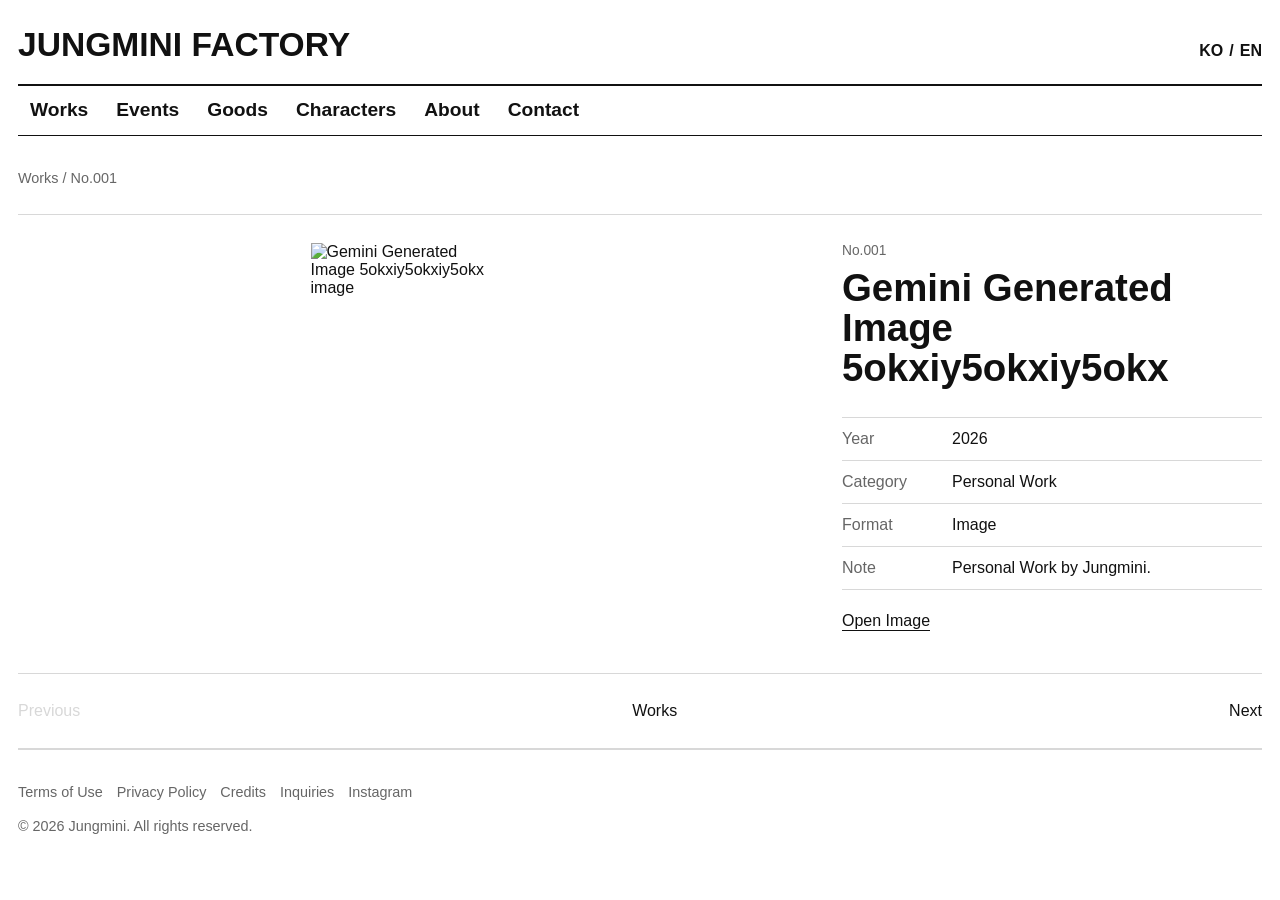
==== work.html @ 8d0827c5 "Prioritize personal works in gallery" ====
<!DOCTYPE html>
<html lang="ko">
  <head>
    <meta charset="UTF-8" />
    <meta name="viewport" content="width=device-width, initial-scale=1.0" />
    <title>Work | JUNGMINI FACTORY</title>
    <meta name="description" content="Jungmini work detail" />
    <link rel="stylesheet" href="./styles.css" />
  </head>
  <body>
    <div class="page-shell">
      <header class="detail-header">
        <div class="home-top">
          <a class="site-title" href="./index.html">JUNGMINI FACTORY</a>
          <nav class="language-nav" aria-label="Language">
            <a href="#ko">KO</a>
            <span>/</span>
            <a href="#en">EN</a>
          </nav>
        </div>

        <nav class="detail-nav" aria-label="Main navigation">
          <a href="./index.html#catalogue">Works</a>
          <a href="./index.html#events">Events</a>
          <a href="./index.html#goods">Goods</a>
          <a href="./index.html#characters">Characters</a>
          <a href="./index.html#about">About</a>
          <a href="./index.html#contact">Contact</a>
        </nav>
      </header>

      <main class="work-detail" id="work-detail">
        <p class="breadcrumb">
          <a href="./index.html#catalogue">Works</a> / <span id="detail-id"></span>
        </p>

        <section class="detail-layout">
          <figure class="detail-image-wrap">
            <img id="detail-image" src="" alt="" />
          </figure>

          <div class="detail-info">
            <p class="eyebrow" id="detail-number"></p>
            <h1 id="detail-title"></h1>
            <dl class="meta-list">
              <div>
                <dt>Year</dt>
                <dd id="detail-year"></dd>
              </div>
              <div>
                <dt>Category</dt>
                <dd id="detail-category"></dd>
              </div>
              <div>
                <dt>Format</dt>
                <dd id="detail-format"></dd>
              </div>
              <div>
                <dt>Note</dt>
                <dd id="detail-note"></dd>
              </div>
            </dl>

            <a class="pdf-link" id="detail-pdf" href="">Open PDF</a>
          </div>
        </section>

        <nav class="detail-pager" aria-label="Work navigation">
          <a id="prev-work" href="./index.html#catalogue">Previous</a>
          <a href="./index.html#catalogue">Works</a>
          <a id="next-work" href="./index.html#catalogue">Next</a>
        </nav>
      </main>

      <footer class="site-footer">
        <nav class="footer-links" aria-label="Footer navigation">
          <a href="#terms">Terms of Use</a>
          <a href="#privacy">Privacy Policy</a>
          <a href="#credits">Credits</a>
          <a href="mailto:hello@atelier-miro.com">Inquiries</a>
          <a href="https://instagram.com" target="_blank" rel="noreferrer">
            Instagram
          </a>
        </nav>
        <p>© 2026 Jungmini. All rights reserved.</p>
      </footer>
    </div>

    <script src="./works-data.js?v=20260611-personal-first-2"></script>
    <script src="./work.js?v=20260611-personal-first-2"></script>
  </body>
</html>
---- styles.css ----
:root {
  --bg: #ffffff;
  --text: #111111;
  --muted: #666666;
  --line: #d8d8d8;
}

* {
  box-sizing: border-box;
}

html {
  scroll-behavior: smooth;
}

body {
  margin: 0;
  background: var(--bg);
  color: var(--text);
  font-family: "Helvetica Neue", Helvetica, Arial, sans-serif;
  font-size: 16px;
}

a {
  color: inherit;
  text-decoration: none;
}

a:hover {
  color: var(--muted);
}

.page-shell {
  width: calc(100% - 36px);
  margin: 0 auto;
  padding: 28px 0 56px;
}

.home {
  display: grid;
  gap: 22px;
}

.home-top {
  display: flex;
  justify-content: space-between;
  align-items: baseline;
  gap: 24px;
}

.site-title {
  font-size: 2.1rem;
  font-weight: 700;
  line-height: 1;
}

.language-nav {
  display: flex;
  gap: 6px;
  font-size: 1rem;
  font-weight: 700;
}

.detail-header {
  display: grid;
  gap: 22px;
  padding-bottom: 34px;
}

.detail-nav,
.main-nav {
  display: flex;
  flex-wrap: wrap;
  gap: 28px;
  padding: 14px 12px 16px;
  border-top: 2px solid var(--text);
  border-bottom: 1px solid var(--text);
}

.main-nav a,
.detail-nav a {
  width: fit-content;
  font-size: 1.2rem;
  font-weight: 700;
  line-height: 1;
}

.section {
  padding: 28px 0;
  border-top: 1px solid var(--line);
}

.catalogue-section {
  padding: 54px 0 36px;
}

.section-heading {
  display: grid;
  grid-template-columns: 120px minmax(0, 1fr);
  gap: 20px;
  align-items: start;
}

.eyebrow,
.work-date,
.work-category {
  margin: 0;
  color: var(--muted);
  font-size: 0.86rem;
}

h2,
h3,
p {
  margin-top: 0;
}

h2 {
  margin-bottom: 0;
  font-size: 1.7rem;
  line-height: 1.16;
}

h3 {
  margin-bottom: 6px;
  font-size: 1.2rem;
  line-height: 1.2;
}

.body-copy {
  color: var(--muted);
  line-height: 1.7;
}

.body-copy {
  max-width: 58ch;
  margin: 18px 0 0 140px;
}

.works-grid {
  display: grid;
  grid-template-columns: repeat(7, minmax(0, 1fr));
  gap: 48px 72px;
  align-items: center;
}

.work-item {
  display: grid;
  place-items: center;
}

.work-item img {
  display: block;
  width: 115%;
  justify-self: center;
  aspect-ratio: 1;
  background: transparent;
  filter:
    drop-shadow(1.5px 0 0 #ffffff)
    drop-shadow(-1.5px 0 0 #ffffff)
    drop-shadow(0 1.5px 0 #ffffff)
    drop-shadow(0 -1.5px 0 #ffffff)
    drop-shadow(1.5px 2px 1px rgba(0, 0, 0, 0.2));
  object-fit: contain;
}

.work-item-personal-work img {
  filter: none;
}

.breadcrumb {
  margin: 0 0 28px;
  color: var(--muted);
  font-size: 0.9rem;
}

.detail-layout {
  display: grid;
  grid-template-columns: minmax(0, 1.3fr) minmax(260px, 0.7fr);
  gap: 44px;
  padding-top: 28px;
  border-top: 1px solid var(--line);
}

.detail-image-wrap {
  margin: 0;
}

.detail-image-wrap img {
  display: block;
  width: 25%;
  margin: 0 auto;
  background: transparent;
  filter:
    drop-shadow(2px 0 0 #ffffff)
    drop-shadow(-2px 0 0 #ffffff)
    drop-shadow(0 2px 0 #ffffff)
    drop-shadow(0 -2px 0 #ffffff)
    drop-shadow(2px 3px 2px rgba(0, 0, 0, 0.2));
  object-fit: contain;
}

.detail-image-wrap img.personal-work-image {
  filter: none;
}

.detail-info h1 {
  margin: 10px 0 28px;
  font-size: 2.4rem;
  line-height: 1.05;
}

.meta-list {
  margin: 0;
  border-top: 1px solid var(--line);
}

.meta-list div {
  display: grid;
  grid-template-columns: 92px 1fr;
  gap: 18px;
  padding: 12px 0;
  border-bottom: 1px solid var(--line);
}

.meta-list dt,
.meta-list dd {
  margin: 0;
}

.meta-list dt {
  color: var(--muted);
}

.pdf-link {
  display: inline-block;
  margin-top: 22px;
  border-bottom: 1px solid currentColor;
}

.detail-pager {
  display: flex;
  justify-content: space-between;
  gap: 18px;
  padding: 28px 0;
  border-top: 1px solid var(--line);
  border-bottom: 1px solid var(--line);
  margin-top: 42px;
}

.detail-pager [aria-disabled="true"] {
  color: var(--line);
  pointer-events: none;
}

.site-footer {
  padding-top: 34px;
  border-top: 1px solid var(--line);
  color: var(--muted);
  font-size: 0.9rem;
}

.footer-links {
  display: flex;
  flex-wrap: wrap;
  gap: 14px;
  margin-bottom: 18px;
}

.site-footer p {
  margin-bottom: 0;
}

.reveal {
  opacity: 0;
  transform: translateY(8px);
  transition:
    opacity 280ms ease,
    transform 280ms ease;
}

.reveal.is-visible {
  opacity: 1;
  transform: translateY(0);
}

@media (max-width: 760px) {
  .page-shell {
    width: min(100% - 24px, 100%);
    padding-top: 18px;
  }

  .home-top,
  .section-heading {
    grid-template-columns: 1fr;
  }

  .home-top {
    display: grid;
    gap: 12px;
  }

  .site-title {
    font-size: 1.7rem;
  }

  .main-nav,
  .detail-nav {
    gap: 16px;
    padding-left: 0;
    padding-right: 0;
  }

  .main-nav a,
  .detail-nav a {
    font-size: 1rem;
  }

  .section-heading {
    display: grid;
    gap: 8px;
  }

  .body-copy {
    margin-left: 0;
  }

  .works-grid {
    grid-template-columns: repeat(3, minmax(0, 1fr));
    gap: 28px 24px;
  }

  .detail-layout {
    grid-template-columns: 1fr;
    gap: 24px;
  }

  .detail-info h1 {
    font-size: 1.9rem;
  }

  .meta-list div {
    grid-template-columns: 1fr;
    gap: 4px;
  }

  .work-item,
  .work-item:nth-child(n) {
    grid-column: auto;
    transform: none;
  }
}
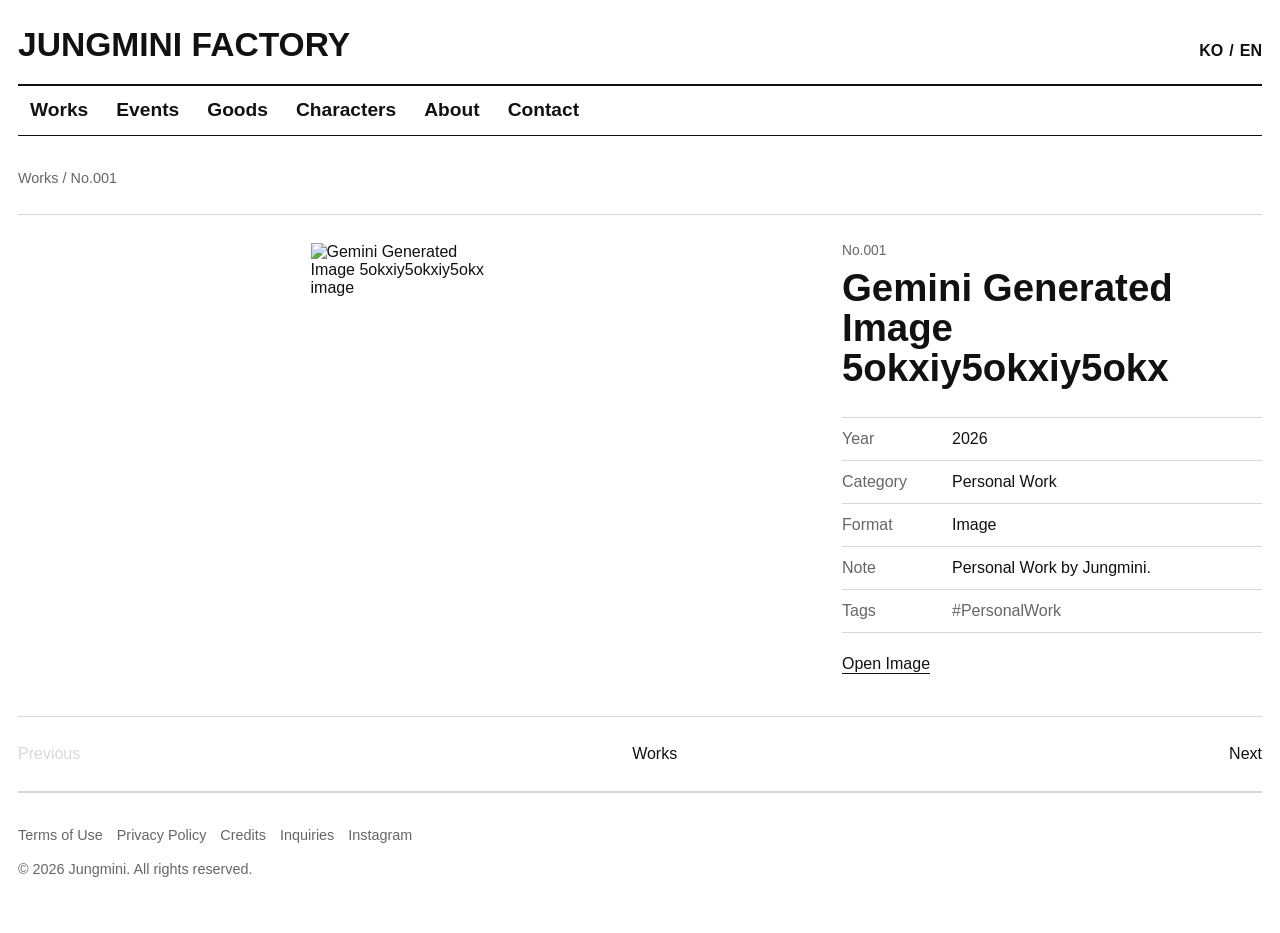
==== commit 3d548d9b: "Add AWS Summit sticker metadata" ====
--- a/work.html
+++ b/work.html
@@ -5,7 +5,7 @@
     <meta name="viewport" content="width=device-width, initial-scale=1.0" />
     <title>Work | JUNGMINI FACTORY</title>
     <meta name="description" content="Jungmini work detail" />
-    <link rel="stylesheet" href="./styles.css" />
+    <link rel="stylesheet" href="./styles.css?v=20260611-aws-tags" />
   </head>
   <body>
     <div class="page-shell">
@@ -59,6 +59,10 @@
                 <dt>Note</dt>
                 <dd id="detail-note"></dd>
               </div>
+              <div>
+                <dt>Tags</dt>
+                <dd id="detail-tags" class="tag-list"></dd>
+              </div>
             </dl>
 
             <a class="pdf-link" id="detail-pdf" href="">Open PDF</a>
@@ -86,7 +90,7 @@
       </footer>
     </div>
 
-    <script src="./works-data.js?v=20260611-personal-first-2"></script>
-    <script src="./work.js?v=20260611-personal-first-2"></script>
+    <script src="./works-data.js?v=20260611-aws-tags"></script>
+    <script src="./work.js?v=20260611-aws-tags"></script>
   </body>
 </html>
--- a/styles.css
+++ b/styles.css
@@ -232,6 +232,11 @@
   color: var(--muted);
 }
 
+.tag-list {
+  color: var(--muted);
+  word-spacing: 0.25em;
+}
+
 .pdf-link {
   display: inline-block;
   margin-top: 22px;
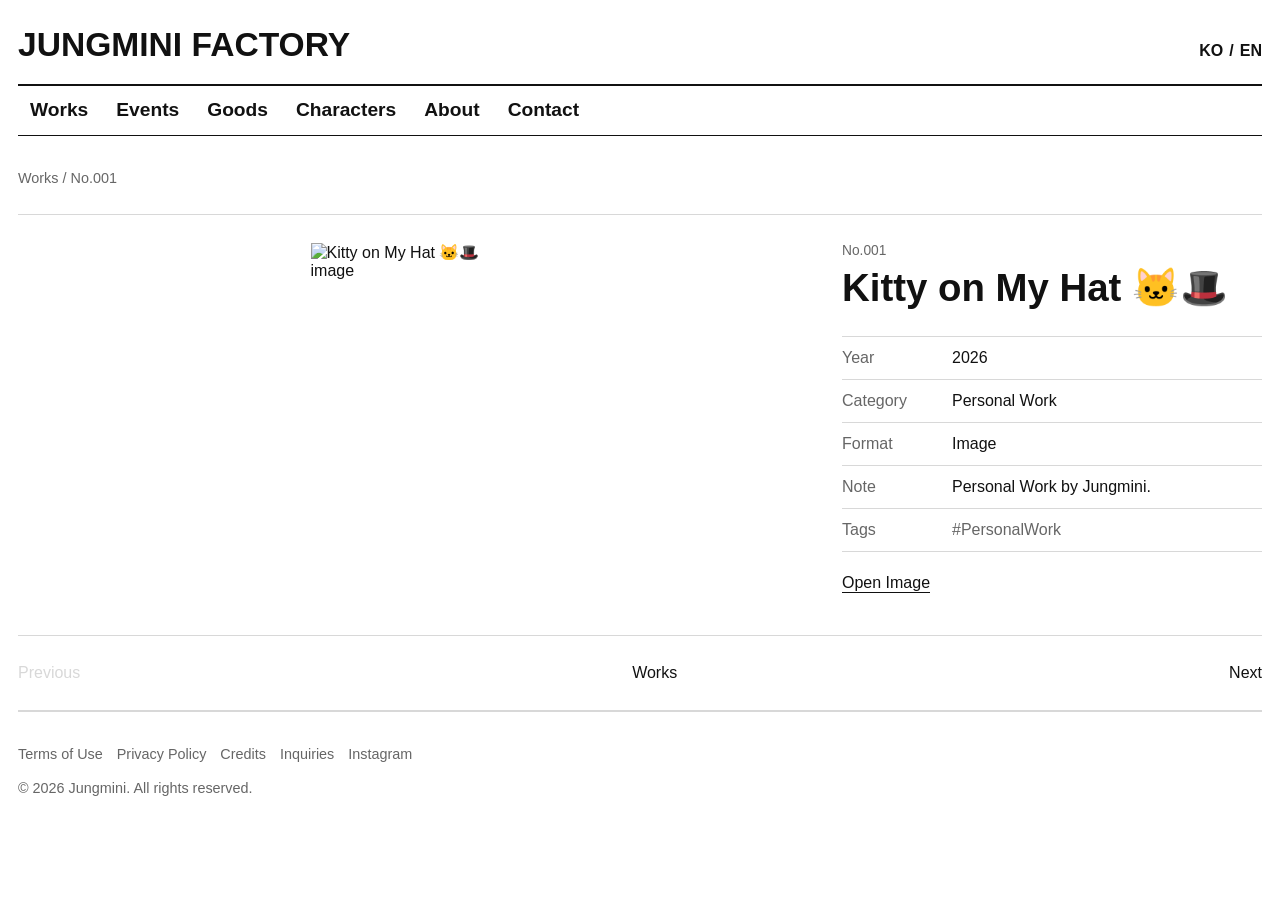
==== commit 635175be: "Add Kitty on My Hat title" ====
--- a/work.html
+++ b/work.html
@@ -5,7 +5,7 @@
     <meta name="viewport" content="width=device-width, initial-scale=1.0" />
     <title>Work | JUNGMINI FACTORY</title>
     <meta name="description" content="Jungmini work detail" />
-    <link rel="stylesheet" href="./styles.css?v=20260611-aws-tags" />
+    <link rel="stylesheet" href="./styles.css?v=20260611-kitty-title" />
   </head>
   <body>
     <div class="page-shell">
@@ -90,7 +90,7 @@
       </footer>
     </div>
 
-    <script src="./works-data.js?v=20260611-aws-tags"></script>
-    <script src="./work.js?v=20260611-aws-tags"></script>
+    <script src="./works-data.js?v=20260611-kitty-title"></script>
+    <script src="./work.js?v=20260611-kitty-title"></script>
   </body>
 </html>
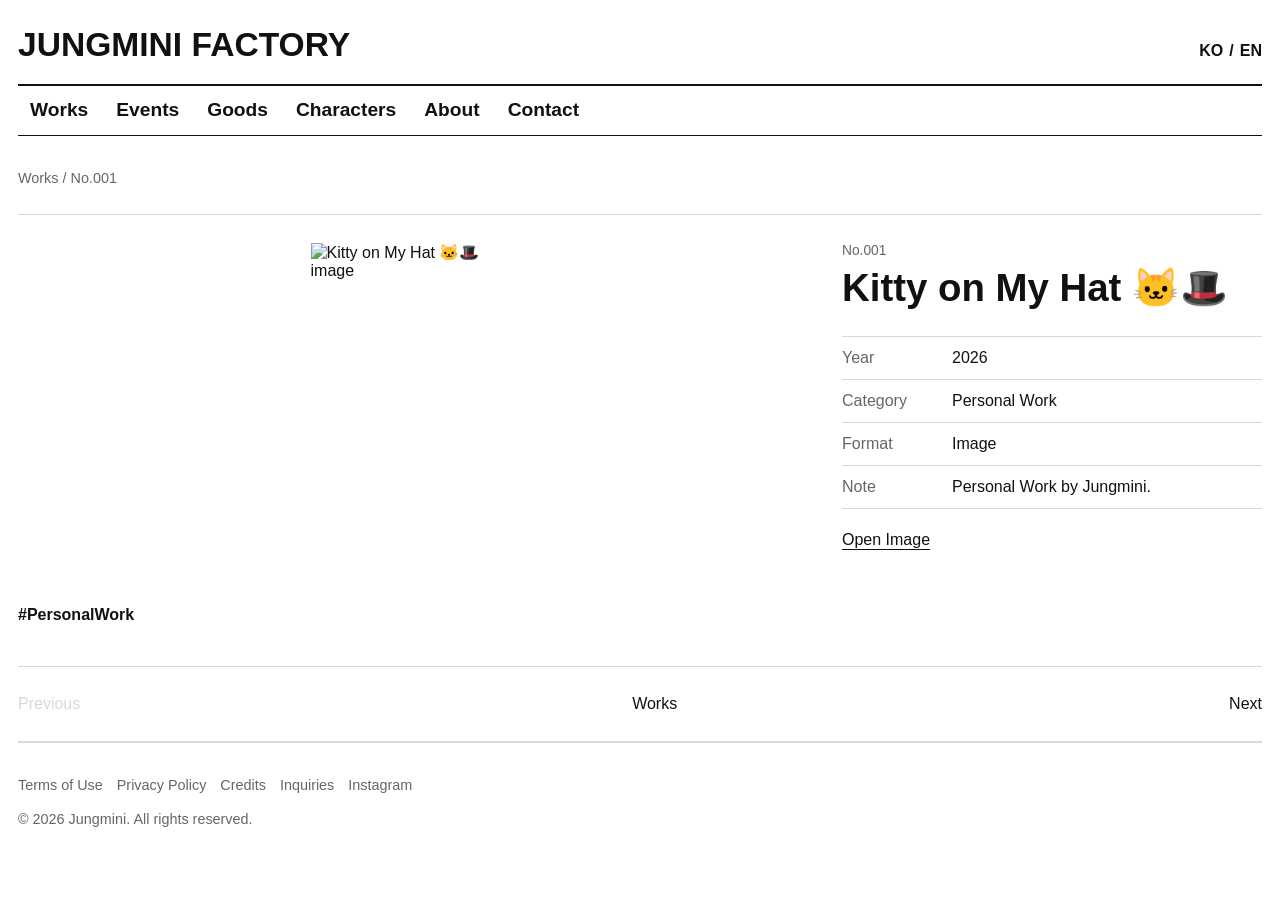
==== commit e9b7de1f: "Move tags to detail footer" ====
--- a/work.html
+++ b/work.html
@@ -5,7 +5,7 @@
     <meta name="viewport" content="width=device-width, initial-scale=1.0" />
     <title>Work | JUNGMINI FACTORY</title>
     <meta name="description" content="Jungmini work detail" />
-    <link rel="stylesheet" href="./styles.css?v=20260611-kitty-title" />
+    <link rel="stylesheet" href="./styles.css?v=20260611-bottom-tags" />
   </head>
   <body>
     <div class="page-shell">
@@ -59,15 +59,13 @@
                 <dt>Note</dt>
                 <dd id="detail-note"></dd>
               </div>
-              <div>
-                <dt>Tags</dt>
-                <dd id="detail-tags" class="tag-list"></dd>
-              </div>
             </dl>
 
             <a class="pdf-link" id="detail-pdf" href="">Open PDF</a>
           </div>
         </section>
+
+        <p id="detail-tags" class="tag-list"></p>
 
         <nav class="detail-pager" aria-label="Work navigation">
           <a id="prev-work" href="./index.html#catalogue">Previous</a>
@@ -90,7 +88,7 @@
       </footer>
     </div>
 
-    <script src="./works-data.js?v=20260611-kitty-title"></script>
-    <script src="./work.js?v=20260611-kitty-title"></script>
+    <script src="./works-data.js?v=20260611-bottom-tags"></script>
+    <script src="./work.js?v=20260611-bottom-tags"></script>
   </body>
 </html>
--- a/styles.css
+++ b/styles.css
@@ -233,7 +233,8 @@
 }
 
 .tag-list {
-  color: var(--muted);
+  margin: 56px 0 0;
+  font-weight: 700;
   word-spacing: 0.25em;
 }
 
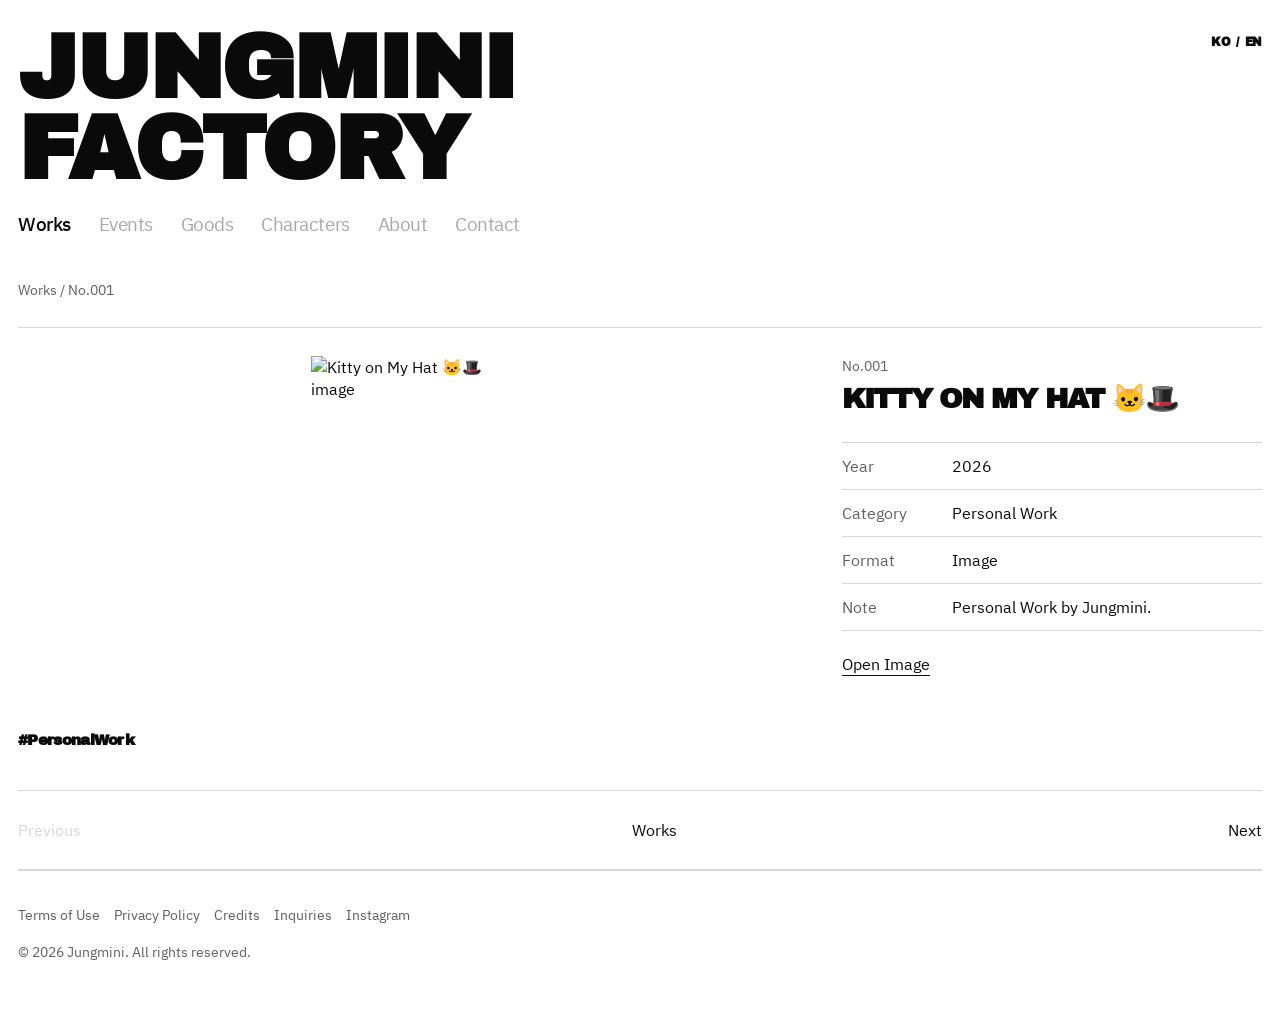
==== commit 037adbec: "Refine portfolio typography" ====
--- a/work.html
+++ b/work.html
@@ -5,7 +5,13 @@
     <meta name="viewport" content="width=device-width, initial-scale=1.0" />
     <title>Work | JUNGMINI FACTORY</title>
     <meta name="description" content="Jungmini work detail" />
-    <link rel="stylesheet" href="./styles.css?v=20260611-bottom-tags" />
+    <link rel="preconnect" href="https://fonts.googleapis.com" />
+    <link rel="preconnect" href="https://fonts.gstatic.com" crossorigin />
+    <link
+      href="https://fonts.googleapis.com/css2?family=Archivo+Black&family=IBM+Plex+Sans+KR:wght@400;500;700&display=swap"
+      rel="stylesheet"
+    />
+    <link rel="stylesheet" href="./styles.css?v=20260612-nav-active" />
   </head>
   <body>
     <div class="page-shell">
@@ -20,7 +26,7 @@
         </div>
 
         <nav class="detail-nav" aria-label="Main navigation">
-          <a href="./index.html#catalogue">Works</a>
+          <a class="is-active" href="./index.html#catalogue">Works</a>
           <a href="./index.html#events">Events</a>
           <a href="./index.html#goods">Goods</a>
           <a href="./index.html#characters">Characters</a>
@@ -88,7 +94,7 @@
       </footer>
     </div>
 
-    <script src="./works-data.js?v=20260611-bottom-tags"></script>
-    <script src="./work.js?v=20260611-bottom-tags"></script>
+    <script src="./works-data.js?v=20260612-nav-active"></script>
+    <script src="./work.js?v=20260612-nav-active"></script>
   </body>
 </html>
--- a/styles.css
+++ b/styles.css
@@ -1,8 +1,10 @@
 :root {
   --bg: #ffffff;
-  --text: #111111;
-  --muted: #666666;
-  --line: #d8d8d8;
+  --text: #0a0a0a;
+  --muted: #606060;
+  --line: #d9d9d9;
+  --display: "Archivo Black", "IBM Plex Sans KR", "Helvetica Neue", Helvetica, Arial, sans-serif;
+  --body: "IBM Plex Sans KR", "Helvetica Neue", Helvetica, Arial, sans-serif;
 }
 
 * {
@@ -17,7 +19,7 @@
   margin: 0;
   background: var(--bg);
   color: var(--text);
-  font-family: "Helvetica Neue", Helvetica, Arial, sans-serif;
+  font-family: var(--body);
   font-size: 16px;
 }
 
@@ -44,21 +46,29 @@
 .home-top {
   display: flex;
   justify-content: space-between;
-  align-items: baseline;
+  align-items: flex-start;
   gap: 24px;
 }
 
 .site-title {
-  font-size: 2.1rem;
-  font-weight: 700;
-  line-height: 1;
+  display: block;
+  max-width: 760px;
+  font-family: var(--display);
+  font-size: clamp(2.6rem, 7vw, 6.1rem);
+  font-weight: 900;
+  letter-spacing: -0.025em;
+  line-height: 0.9;
+  text-transform: uppercase;
 }
 
 .language-nav {
   display: flex;
   gap: 6px;
-  font-size: 1rem;
-  font-weight: 700;
+  padding-top: 8px;
+  font-family: var(--display);
+  font-size: 0.72rem;
+  font-weight: 900;
+  letter-spacing: -0.04em;
 }
 
 .detail-header {
@@ -72,17 +82,24 @@
   display: flex;
   flex-wrap: wrap;
   gap: 28px;
-  padding: 14px 12px 16px;
-  border-top: 2px solid var(--text);
-  border-bottom: 1px solid var(--text);
+  padding: 4px 0 12px;
 }
 
 .main-nav a,
 .detail-nav a {
   width: fit-content;
+  font-family: var(--body);
   font-size: 1.2rem;
-  font-weight: 700;
+  font-weight: 400;
+  letter-spacing: -0.025em;
   line-height: 1;
+  color: #a8a8a8;
+}
+
+.main-nav a.is-active,
+.detail-nav a.is-active {
+  color: var(--text);
+  font-weight: 500;
 }
 
 .section {
@@ -117,8 +134,10 @@
 
 h2 {
   margin-bottom: 0;
+  font-family: var(--display);
   font-size: 1.7rem;
-  line-height: 1.16;
+  letter-spacing: -0.06em;
+  line-height: 0.96;
 }
 
 h3 {
@@ -128,13 +147,10 @@
 }
 
 .body-copy {
-  color: var(--muted);
-  line-height: 1.7;
-}
-
-.body-copy {
   max-width: 58ch;
   margin: 18px 0 0 140px;
+  color: var(--muted);
+  line-height: 1.7;
 }
 
 .works-grid {
@@ -206,8 +222,12 @@
 
 .detail-info h1 {
   margin: 10px 0 28px;
-  font-size: 2.4rem;
-  line-height: 1.05;
+  font-family: var(--display);
+  font-size: clamp(1.45rem, 2.2vw, 2rem);
+  font-weight: 900;
+  letter-spacing: -0.045em;
+  line-height: 1.02;
+  text-transform: uppercase;
 }
 
 .meta-list {
@@ -234,7 +254,10 @@
 
 .tag-list {
   margin: 56px 0 0;
-  font-weight: 700;
+  font-family: var(--display);
+  font-size: 0.95rem;
+  font-weight: 900;
+  letter-spacing: -0.045em;
   word-spacing: 0.25em;
 }
 
@@ -307,7 +330,8 @@
   }
 
   .site-title {
-    font-size: 1.7rem;
+    font-size: 2.55rem;
+    letter-spacing: -0.025em;
   }
 
   .main-nav,
@@ -319,7 +343,7 @@
 
   .main-nav a,
   .detail-nav a {
-    font-size: 1rem;
+    font-size: 1.08rem;
   }
 
   .section-heading {
@@ -342,7 +366,7 @@
   }
 
   .detail-info h1 {
-    font-size: 1.9rem;
+    font-size: 1.45rem;
   }
 
   .meta-list div {
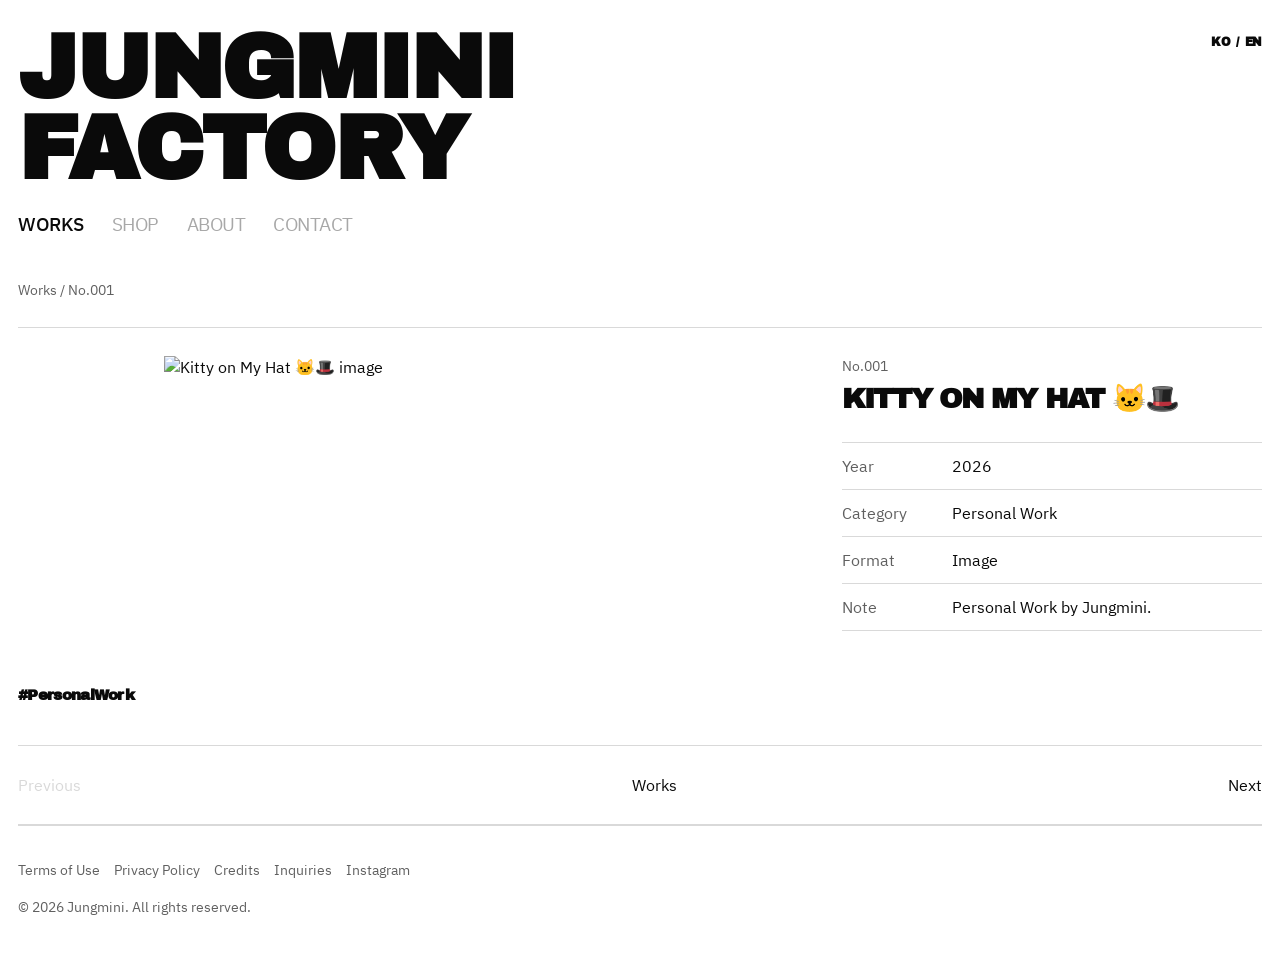
==== commit a3046f93: "Add Roboco shirt works" ====
--- a/work.html
+++ b/work.html
@@ -11,7 +11,7 @@
       href="https://fonts.googleapis.com/css2?family=Archivo+Black&family=IBM+Plex+Sans+KR:wght@400;500;700&display=swap"
       rel="stylesheet"
     />
-    <link rel="stylesheet" href="./styles.css?v=20260612-nav-active" />
+    <link rel="stylesheet" href="./styles.css?v=20260613-wide-logo-grid" />
   </head>
   <body>
     <div class="page-shell">
@@ -26,12 +26,10 @@
         </div>
 
         <nav class="detail-nav" aria-label="Main navigation">
-          <a class="is-active" href="./index.html#catalogue">Works</a>
-          <a href="./index.html#events">Events</a>
-          <a href="./index.html#goods">Goods</a>
-          <a href="./index.html#characters">Characters</a>
-          <a href="./index.html#about">About</a>
-          <a href="./index.html#contact">Contact</a>
+          <a class="is-active" href="./index.html#catalogue">WORKS</a>
+          <a href="./index.html#shop">SHOP</a>
+          <a href="./index.html#about">ABOUT</a>
+          <a href="./index.html#contact">CONTACT</a>
         </nav>
       </header>
 
@@ -66,8 +64,6 @@
                 <dd id="detail-note"></dd>
               </div>
             </dl>
-
-            <a class="pdf-link" id="detail-pdf" href="">Open PDF</a>
           </div>
         </section>
 
@@ -94,7 +90,7 @@
       </footer>
     </div>
 
-    <script src="./works-data.js?v=20260612-nav-active"></script>
-    <script src="./work.js?v=20260612-nav-active"></script>
+    <script src="./works-data.js?v=20260613-wide-logo"></script>
+    <script src="./work.js?v=20260613-normal-detail"></script>
   </body>
 </html>
--- a/styles.css
+++ b/styles.css
@@ -155,8 +155,8 @@
 
 .works-grid {
   display: grid;
-  grid-template-columns: repeat(7, minmax(0, 1fr));
-  gap: 48px 72px;
+  grid-template-columns: repeat(auto-fill, minmax(clamp(96px, 10vw, 150px), 1fr));
+  gap: clamp(26px, 3.2vw, 44px) clamp(24px, 3vw, 46px);
   align-items: center;
 }
 
@@ -167,7 +167,7 @@
 
 .work-item img {
   display: block;
-  width: 115%;
+  width: min(100%, 150px);
   justify-self: center;
   aspect-ratio: 1;
   background: transparent;
@@ -184,6 +184,23 @@
   filter: none;
 }
 
+.work-item-no-shadow img {
+  filter: none;
+}
+
+.work-item-wide-logo {
+  grid-column: auto;
+  justify-self: center;
+}
+
+.work-item-wide-logo img {
+  width: auto !important;
+  height: clamp(82px, 8vw, 140px) !important;
+  max-width: min(100%, 210px);
+  max-height: none !important;
+  aspect-ratio: auto !important;
+}
+
 .breadcrumb {
   margin: 0 0 28px;
   color: var(--muted);
@@ -204,7 +221,7 @@
 
 .detail-image-wrap img {
   display: block;
-  width: 25%;
+  width: 62.5%;
   margin: 0 auto;
   background: transparent;
   filter:
@@ -220,6 +237,10 @@
   filter: none;
 }
 
+.detail-image-wrap img.no-shadow-image {
+  filter: none;
+}
+
 .detail-info h1 {
   margin: 10px 0 28px;
   font-family: var(--display);
@@ -356,8 +377,8 @@
   }
 
   .works-grid {
-    grid-template-columns: repeat(3, minmax(0, 1fr));
-    gap: 28px 24px;
+    grid-template-columns: repeat(auto-fill, minmax(84px, 1fr));
+    gap: 26px 18px;
   }
 
   .detail-layout {
@@ -379,4 +400,15 @@
     grid-column: auto;
     transform: none;
   }
-}
+
+  .work-item-wide-logo {
+    grid-column: auto;
+  }
+
+  .work-item-wide-logo img {
+    width: auto !important;
+    height: clamp(64px, 18vw, 100px) !important;
+    max-width: 100%;
+    max-height: none !important;
+  }
+}
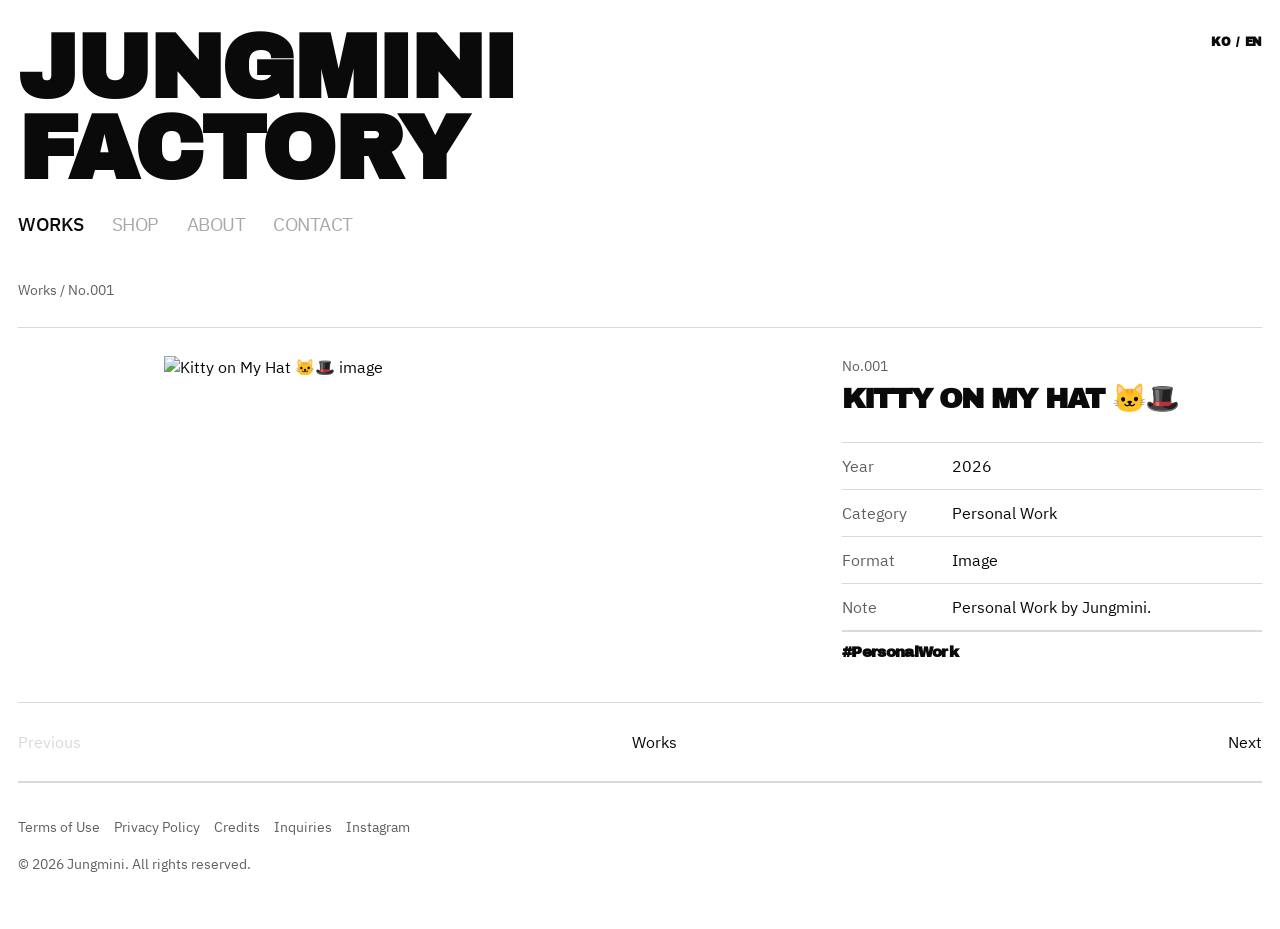
==== commit d9bac4e0: "Add JAWSDAY sticker work" ====
--- a/work.html
+++ b/work.html
@@ -11,7 +11,7 @@
       href="https://fonts.googleapis.com/css2?family=Archivo+Black&family=IBM+Plex+Sans+KR:wght@400;500;700&display=swap"
       rel="stylesheet"
     />
-    <link rel="stylesheet" href="./styles.css?v=20260613-wide-logo-grid" />
+    <link rel="stylesheet" href="./styles.css?v=20260614-tags-under-note" />
   </head>
   <body>
     <div class="page-shell">
@@ -64,10 +64,10 @@
                 <dd id="detail-note"></dd>
               </div>
             </dl>
+
+            <p id="detail-tags" class="tag-list"></p>
           </div>
         </section>
-
-        <p id="detail-tags" class="tag-list"></p>
 
         <nav class="detail-pager" aria-label="Work navigation">
           <a id="prev-work" href="./index.html#catalogue">Previous</a>
--- a/styles.css
+++ b/styles.css
@@ -274,7 +274,9 @@
 }
 
 .tag-list {
-  margin: 56px 0 0;
+  margin: 0;
+  padding-top: 12px;
+  border-top: 1px solid var(--line);
   font-family: var(--display);
   font-size: 0.95rem;
   font-weight: 900;
